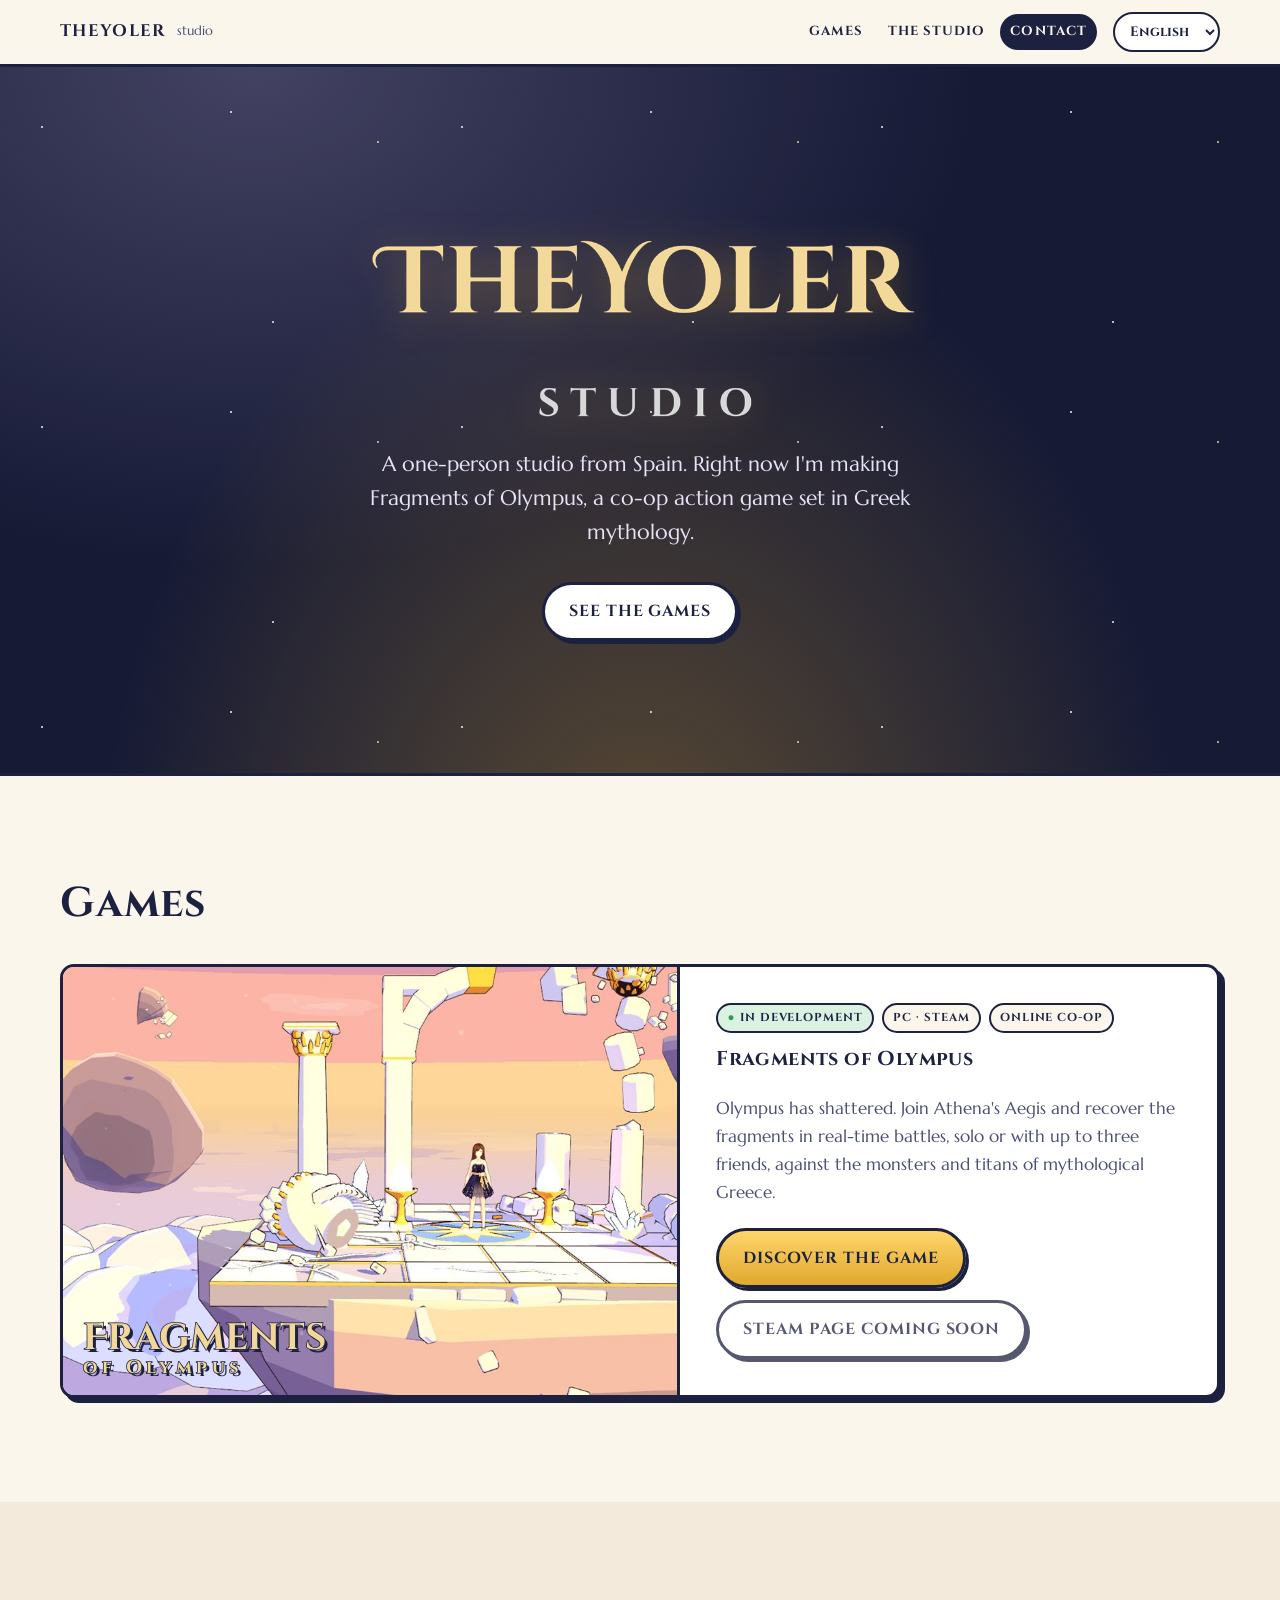
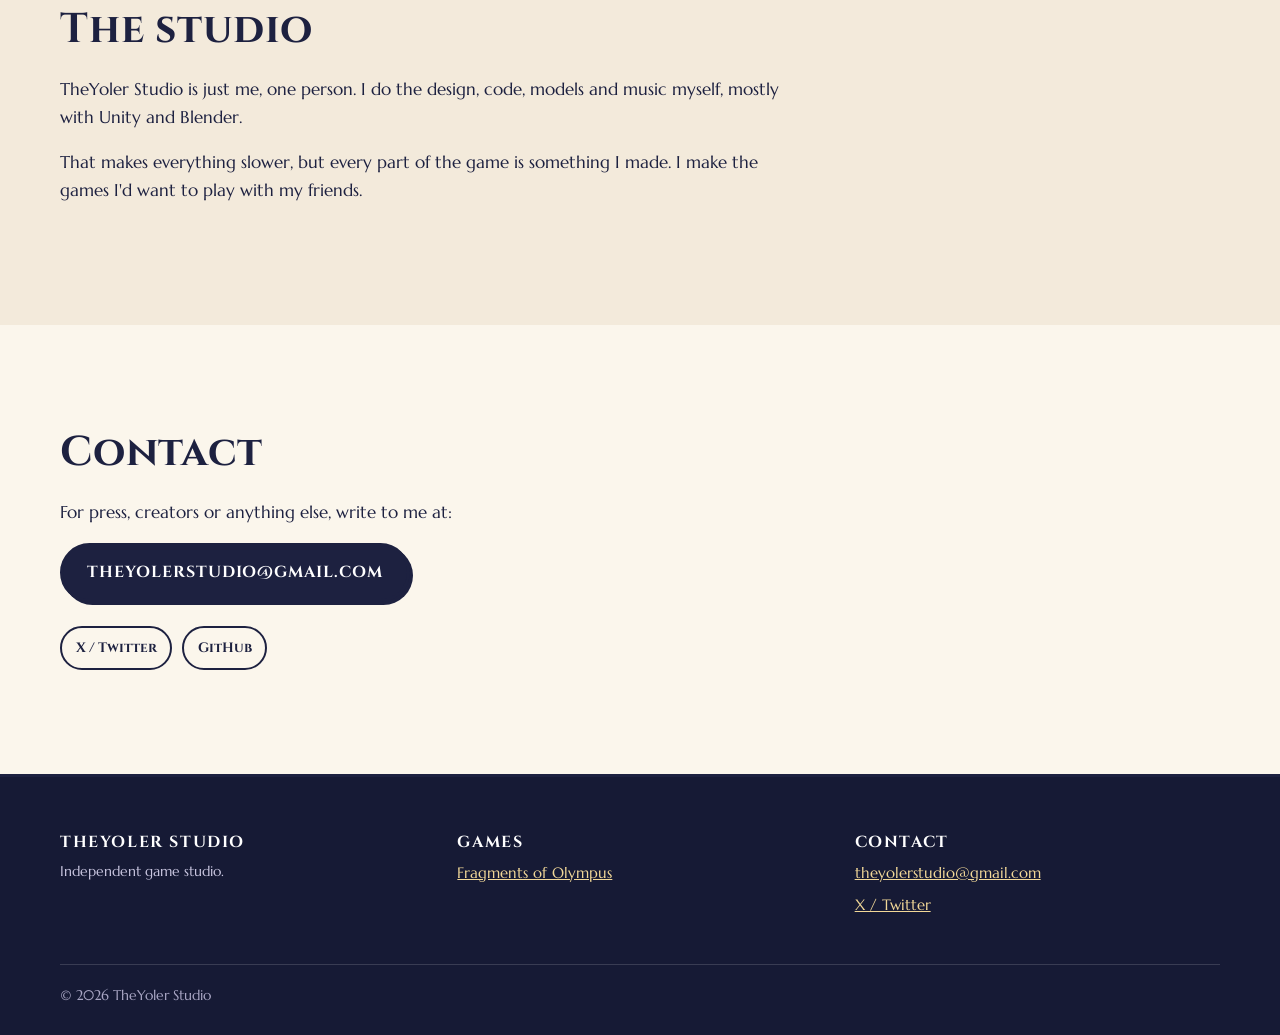
==== index.html @ 20fe0fcb "Mover la web a la raíz del repositorio El contenido de Web/ pasa a la raíz para que index.html quede" ====
<!doctype html>
<html lang="es">
<head>
  <meta charset="utf-8">
  <meta name="viewport" content="width=device-width, initial-scale=1">
  <title data-i18n="studio.title">TheYoler Studio</title>
  <meta name="description" content="TheYoler Studio es un estudio independiente de videojuegos. Ahora desarrollamos Fragments of Olympus, acción cooperativa en la Grecia mitológica.">
  <meta property="og:title" content="TheYoler Studio">
  <meta property="og:description" content="Estudio independiente de videojuegos. En desarrollo: Fragments of Olympus.">
  <meta property="og:image" content="/assets/img/fragments/og.jpg">
  <meta property="og:type" content="website">
  <meta name="theme-color" content="#161a35">
  <link rel="icon" href="/assets/img/favicon.svg" type="image/svg+xml">
  <link rel="stylesheet" href="assets/css/style.css">
  <script src="assets/js/i18n.js" defer></script>
  <script src="assets/js/site.js" defer></script>
</head>
<body>

<header class="topbar">
  <div class="wrap topbar__inner">
    <a class="brand" href="./" aria-label="TheYoler Studio">THEYOLER <small>studio</small></a>
    <nav class="nav" id="nav">
      <a href="#juegos" data-i18n="studio.nav.games">Juegos</a>
      <a href="#estudio" data-i18n="studio.nav.studio">El estudio</a>
      <a href="#contacto" data-i18n="studio.nav.contact">Contacto</a>
    </nav>
    <select class="lang" aria-label="Idioma / Language"></select>
    <button class="menu-btn" aria-controls="nav" aria-expanded="false" aria-label="Menú"><span></span></button>
  </div>
</header>

<main>
  <section class="studio-hero">
    <div class="wrap">
      <h1 style="margin:0"><img class="studio-hero__logo" src="assets/img/studio/logo.png" alt="TheYoler Studio" width="900" height="308"></h1>
      <p data-i18n="studio.hero.text">Un estudio de una sola persona, desde España. Ahora mismo estoy con Fragments of Olympus, un juego de acción cooperativo ambientado en la mitología griega.</p>
      <a class="btn btn--gold" href="#juegos" data-i18n="studio.hero.cta">Ver los juegos</a>
    </div>
  </section>

  <section class="section" id="juegos">
    <div class="wrap">
      <div class="section__head">
        <h2 data-i18n="studio.games.title">Juegos</h2>
      </div>

      <article class="card game-card">
        <a class="game-card__media" href="fragments-of-olympus/">
          <img src="assets/img/fragments/card.jpg" alt="Ruinas flotantes del Olimpo al atardecer en Fragments of Olympus" width="900" height="675" loading="lazy">
          <p class="game-card__title">Fragments <small>of Olympus</small></p>
        </a>
        <div class="game-card__body">
          <div class="tags">
            <span class="tag tag--live" data-i18n="studio.fo.status">En desarrollo</span>
            <span class="tag">PC · Steam</span>
            <span class="tag" data-i18n="studio.fo.coop">Cooperativo online</span>
          </div>
          <h3 data-i18n="studio.fo.title">Fragments of Olympus</h3>
          <p data-i18n="studio.fo.text">El Olimpo ha estallado en pedazos. Únete a la Égida de Atenea y recupera los fragmentos luchando en tiempo real, solo o con hasta tres amigos, contra los monstruos y titanes de la Grecia mitológica.</p>
          <div class="actions">
            <a class="btn btn--gold" href="fragments-of-olympus/" data-i18n="studio.fo.more">Descubrir el juego</a>
            <a class="btn" data-link="steam" href="#" target="_blank" rel="noopener" data-i18n="common.steamsoon">Página de Steam: próximamente</a>
          </div>
        </div>
      </article>
    </div>
  </section>

  <section class="section section--alt" id="estudio">
    <div class="wrap">
      <div style="max-width:720px">
        <h2 data-i18n="studio.about.title">El estudio</h2>
        <p data-i18n="studio.about.p1">TheYoler Studio soy yo, una sola persona. El diseño, la programación, los modelos y la música los hago yo, casi todo con Unity y Blender.</p>
        <p data-i18n="studio.about.p2">Eso hace que todo vaya más despacio, pero cada parte del juego la he hecho yo. Hago los juegos a los que me gustaría jugar con mis amigos.</p>
      </div>
    </div>
  </section>

  <section class="section" id="contacto">
    <div class="wrap">
      <h2 data-i18n="studio.contact.title">Contacto</h2>
      <p data-i18n="studio.contact.text">Para prensa, creadores o cualquier otra cosa, escríbeme a:</p>
      <p><a class="btn btn--ink" data-link="email" href="#">theyolerstudio@gmail.com</a></p>
      <div class="socials" style="margin-top:24px">
        <a data-social="x" href="#" target="_blank" rel="noopener">X / Twitter</a>
        <a data-social="bluesky" href="#" target="_blank" rel="noopener">Bluesky</a>
        <a data-social="youtube" href="#" target="_blank" rel="noopener">YouTube</a>
        <a data-social="tiktok" href="#" target="_blank" rel="noopener">TikTok</a>
        <a data-social="instagram" href="#" target="_blank" rel="noopener">Instagram</a>
        <a data-social="discord" href="#" target="_blank" rel="noopener">Discord</a>
        <a data-link="github" href="#" target="_blank" rel="noopener">GitHub</a>
      </div>
    </div>
  </section>
</main>

<footer class="footer">
  <div class="wrap">
    <div class="footer__grid">
      <div>
        <h3>TheYoler Studio</h3>
        <p class="credits" data-i18n="studio.footer.text">Estudio independiente de videojuegos.</p>
      </div>
      <div>
        <h3 data-i18n="studio.nav.games">Juegos</h3>
        <ul><li><a href="fragments-of-olympus/">Fragments of Olympus</a></li></ul>
      </div>
      <div>
        <h3 data-i18n="studio.nav.contact">Contacto</h3>
        <ul>
          <li><a data-link="email" href="#">theyolerstudio@gmail.com</a></li>
          <li><a data-social="x" href="#" target="_blank" rel="noopener">X / Twitter</a></li>
        </ul>
      </div>
    </div>
    <div class="footer__legal">
      <span>© <span data-year>2026</span> TheYoler Studio</span>
    </div>
  </div>
</footer>

</body>
</html>
---- assets/css/style.css ----
/* TheYoler Studio — estilos compartidos (estudio + páginas de juego)
   Estética: mármol claro, oro y tinta azul marino con contorno marcado (toon). */

@font-face { font-family: "Cinzel"; src: url("../fonts/Cinzel-Bold.ttf") format("truetype"); font-weight: 700; font-display: swap; }
@font-face { font-family: "Cinzel Decorative"; src: url("../fonts/CinzelDecorative-Bold.ttf") format("truetype"); font-weight: 700; font-display: swap; }
@font-face { font-family: "Marcellus"; src: url("../fonts/Marcellus-Regular.ttf") format("truetype"); font-weight: 400; font-display: swap; }

:root {
  --ink: #1d2140;          /* contorno y texto */
  --ink-soft: #4a4f73;
  --marble: #fbf6ec;       /* fondo */
  --marble-2: #f3eadb;
  --paper: #ffffff;
  --gold: #e0a92e;
  --gold-deep: #b57d12;
  --gold-pale: #f2d898;
  --sky-pink: #f4b8a6;
  --sky-peach: #f7d7a8;
  --sky-lilac: #c9b8e8;
  --sea: #2f8fb5;
  --red: #c8372d;
  --night: #161a35;
  --line: 3px;
  --radius: 14px;
  --shadow: 5px 5px 0 var(--ink);
  --shadow-sm: 3px 3px 0 var(--ink);
  --wrap: 1160px;
  --font-title: "Cinzel", "Times New Roman", serif;
  --font-deco: "Cinzel Decorative", "Cinzel", serif;
  --font-body: "Marcellus", Georgia, serif;
}

*, *::before, *::after { box-sizing: border-box; }
html { scroll-behavior: smooth; -webkit-text-size-adjust: 100%; }
body {
  margin: 0;
  background: var(--marble);
  color: var(--ink);
  font-family: var(--font-body);
  font-size: 1.0625rem;
  line-height: 1.65;
  overflow-x: hidden;
}
/* Chino y japonés: las fuentes griegas no tienen esos glifos */
html[lang="zh"] body, html[lang="ja"] body { font-family: "Noto Sans CJK SC", "Noto Sans JP", "Microsoft YaHei", "Yu Gothic", sans-serif; }

[hidden] { display: none !important; }
img { max-width: 100%; height: auto; display: block; }
a { color: inherit; }
h1, h2, h3 { font-family: var(--font-title); line-height: 1.15; margin: 0 0 .5em; letter-spacing: .02em; }
h2 { font-size: clamp(1.8rem, 4vw, 2.6rem); }
h3 { font-size: 1.25rem; }
p { margin: 0 0 1em; }
:focus-visible { outline: 3px solid var(--gold); outline-offset: 3px; }

.wrap { width: min(var(--wrap), 100% - 32px); margin-inline: auto; }
.section { padding: clamp(56px, 9vw, 104px) 0; position: relative; }
[id] { scroll-margin-top: 64px; }
.section--alt { background: var(--marble-2); }
.section__head { max-width: 720px; margin: 0 0 36px; }
.section__head p { color: var(--ink-soft); }

.divider { display: flex; align-items: center; gap: 14px; justify-content: center; color: var(--gold); margin: 0 auto 16px; }
.divider::before, .divider::after { content: ""; height: 2px; width: 64px; background: currentColor; }

/* Botones con contorno y sombra dura */
.btn {
  --bg: var(--paper); --fg: var(--ink);
  display: inline-flex; align-items: center; justify-content: center; gap: .55em;
  font-family: var(--font-title); font-size: 1rem; letter-spacing: .06em; text-transform: uppercase; text-decoration: none;
  padding: .85em 1.5em; min-height: 48px;
  color: var(--fg); background: var(--bg);
  border: var(--line) solid var(--ink); border-radius: 999px; box-shadow: var(--shadow-sm);
  cursor: pointer; transition: transform .12s ease, box-shadow .12s ease, background .2s;
}
.btn:hover { transform: translate(-2px, -2px); box-shadow: 5px 5px 0 var(--ink); }
.btn:active { transform: translate(2px, 2px); box-shadow: 1px 1px 0 var(--ink); }
.btn--gold { --bg: linear-gradient(180deg, #ffd56b, var(--gold)); }
.btn--ink { --bg: var(--ink); --fg: #fff; }
.btn svg { width: 1.2em; height: 1.2em; flex: none; }
/* Botón de Steam mientras la página no existe: se ve, pero no es un enlace */
.btn.is-soon { cursor: default; opacity: .75; }
.btn.is-soon:hover, .btn.is-soon:active { transform: none; box-shadow: var(--shadow-sm); }

/* Cabecera */
.topbar {
  position: sticky; top: 0; z-index: 50;
  background: rgba(251, 246, 236, .92); backdrop-filter: blur(8px);
  border-bottom: var(--line) solid var(--ink);
  transition: box-shadow .2s ease;
}
.topbar.is-scrolled { box-shadow: 0 4px 0 rgba(29, 33, 64, .12); }
.topbar__inner { display: flex; align-items: center; gap: 16px; min-height: 64px; }
.brand { display: flex; align-items: center; gap: 10px; text-decoration: none; font-family: var(--font-title); font-size: 1.05rem; letter-spacing: .08em; }
.brand img { height: 30px; width: auto; }
.brand small { font-family: var(--font-body); letter-spacing: 0; color: var(--ink-soft); font-size: .8rem; }
.nav { display: flex; gap: 4px; margin-left: auto; }
.nav a {
  text-decoration: none; font-family: var(--font-title); font-size: .82rem; letter-spacing: .08em; text-transform: uppercase;
  padding: .55em .8em; border-radius: 999px;
}
.nav a:hover { background: var(--gold-pale); }
.nav a.is-active { background: var(--ink); color: var(--marble); }
.lang {
  font: inherit; font-family: var(--font-title); font-size: .85rem; color: var(--ink);
  background: var(--paper); border: 2px solid var(--ink); border-radius: 999px; padding: .4em .8em; min-height: 40px; cursor: pointer;
}
.menu-btn { display: none; margin-left: auto; background: none; border: 2px solid var(--ink); border-radius: 10px; width: 44px; height: 44px; cursor: pointer; }
.menu-btn span, .menu-btn span::before, .menu-btn span::after { display: block; width: 20px; height: 2px; background: var(--ink); margin: 0 auto; position: relative; content: ""; }
.menu-btn span::before { position: absolute; top: -6px; } .menu-btn span::after { position: absolute; top: 6px; }

@media (max-width: 860px) {
  .menu-btn { display: block; }
  .nav {
    display: none; position: absolute; left: 0; right: 0; top: 100%;
    flex-direction: column; padding: 12px 16px 18px; gap: 2px;
    background: var(--marble); border-bottom: var(--line) solid var(--ink);
  }
  .nav.is-open { display: flex; }
  .nav a { padding: .8em .6em; font-size: .95rem; }
}

/* Tarjetas toon */
.card {
  background: var(--paper); border: var(--line) solid var(--ink); border-radius: var(--radius);
  box-shadow: var(--shadow); overflow: hidden;
}
.grid { display: grid; gap: 24px; }
.grid--2 { grid-template-columns: repeat(auto-fit, minmax(min(100%, 380px), 1fr)); align-items: center; }

/* Pie */
.footer { background: var(--night); color: #e8e4f6; padding: 56px 0 28px; border-top: var(--line) solid var(--ink); }
.footer a { color: var(--gold-pale); }
.footer h3 { color: #fff; font-size: 1rem; letter-spacing: .1em; text-transform: uppercase; }
.footer__grid { display: grid; gap: 32px; grid-template-columns: repeat(auto-fit, minmax(min(100%, 220px), 1fr)); }
.footer ul { list-style: none; padding: 0; margin: 0; }
.footer li { margin-bottom: .45em; font-size: .95rem; }
.footer__legal { margin-top: 40px; padding-top: 20px; border-top: 1px solid rgba(255,255,255,.15); font-size: .85rem; color: #a9a6c4; display: flex; flex-wrap: wrap; gap: 8px 24px; justify-content: space-between; }
.credits { font-size: .88rem; color: #c9c6e0; }
.credits li { margin-bottom: .6em; }

.socials { display: flex; flex-wrap: wrap; gap: 10px; }
.socials a {
  display: inline-flex; align-items: center; gap: .5em; text-decoration: none; font-family: var(--font-title); font-size: .85rem;
  padding: .55em 1em; min-height: 44px; border: 2px solid currentColor; border-radius: 999px;
}

/* ====================== ESTUDIO ====================== */
.studio-hero {
  position: relative; overflow: hidden; color: #fff; text-align: center;
  background:
    radial-gradient(ellipse at 50% 120%, rgba(224,169,46,.35), transparent 60%),
    radial-gradient(ellipse at 20% 0%, rgba(201,184,232,.25), transparent 50%),
    var(--night);
  padding: clamp(80px, 14vw, 160px) 0 clamp(72px, 12vw, 132px);
  border-bottom: var(--line) solid var(--ink);
}
.studio-hero::before { /* estrellas */
  content: ""; position: absolute; inset: 0; opacity: .7; pointer-events: none;
  background-image:
    radial-gradient(1.5px 1.5px at 10% 20%, #fff 50%, transparent 51%),
    radial-gradient(1px 1px at 30% 70%, #fff 50%, transparent 51%),
    radial-gradient(1.5px 1.5px at 55% 15%, #fff 50%, transparent 51%),
    radial-gradient(1px 1px at 75% 45%, #fff 50%, transparent 51%),
    radial-gradient(2px 2px at 90% 25%, var(--gold-pale) 50%, transparent 51%),
    radial-gradient(1px 1px at 42% 40%, #fff 50%, transparent 51%),
    radial-gradient(1.5px 1.5px at 65% 85%, #fff 50%, transparent 51%),
    radial-gradient(1px 1px at 15% 88%, #fff 50%, transparent 51%);
  background-size: 420px 300px;
}
.studio-hero > * { position: relative; }
.studio-hero__logo { width: min(560px, 86%); margin: 0 auto 28px; filter: drop-shadow(0 4px 18px rgba(224,169,46,.35)); }
.studio-hero p { max-width: 620px; margin: 0 auto 32px; font-size: clamp(1.05rem, 2.2vw, 1.3rem); color: #e6e2f7; }
.studio-hero .btn { --bg: var(--paper); }

.game-card { display: grid; grid-template-columns: 1.15fr 1fr; }
.game-card__media { position: relative; display: block; min-height: 300px; border-right: var(--line) solid var(--ink); overflow: hidden; }
.game-card__media img { position: absolute; inset: 0; width: 100%; height: 100%; object-fit: cover; transition: transform .4s ease; }
.game-card__media:hover img { transform: scale(1.04); }
.game-card__title {
  position: absolute; left: 20px; bottom: 18px; margin: 0;
  font-family: var(--font-deco); font-size: clamp(1.5rem, 3.4vw, 2.3rem); line-height: 1.05; color: var(--gold-pale);
  -webkit-text-stroke: 1.5px var(--ink); paint-order: stroke fill; text-shadow: 3px 3px 0 var(--ink);
}
.game-card__title small { display: block; font-family: var(--font-title); font-size: .5em; letter-spacing: .25em; }
.game-card__body { padding: clamp(22px, 3.5vw, 36px); display: flex; flex-direction: column; gap: 14px; }
.game-card__body p { margin: 0; color: var(--ink-soft); }
.tags { display: flex; flex-wrap: wrap; gap: 8px; }
.tag {
  font-family: var(--font-title); font-size: .72rem; letter-spacing: .08em; text-transform: uppercase;
  padding: .3em .8em; border: 2px solid var(--ink); border-radius: 999px; background: var(--marble);
}
.tag--live { background: #d9f2e1; }
.tag--live::before { content: "●"; color: #2a9d55; margin-right: .4em; }
.actions { display: flex; flex-wrap: wrap; gap: 12px; margin-top: auto; padding-top: 8px; }
@media (max-width: 760px) {
  .game-card { grid-template-columns: 1fr; }
  .game-card__media { border-right: 0; border-bottom: var(--line) solid var(--ink); min-height: 220px; aspect-ratio: 4 / 3; }
}

/* ====================== JUEGO ====================== */
.fo-hero {
  position: relative; min-height: min(92vh, 860px); display: grid; align-items: end;
  border-bottom: var(--line) solid var(--ink); overflow: hidden; color: var(--ink);
}
.fo-hero__bg { position: absolute; inset: 0; }
.fo-hero__bg img { width: 100%; height: 100%; object-fit: cover; object-position: 60% 50%; }
.fo-hero__bg::after {
  content: ""; position: absolute; inset: 0;
  background: linear-gradient(90deg, rgba(251,246,236,.92) 0%, rgba(251,246,236,.65) 38%, rgba(251,246,236,0) 65%),
              linear-gradient(0deg, rgba(251,246,236,.85) 0%, rgba(251,246,236,0) 35%);
}
.fo-hero__content { position: relative; padding: 120px 0 clamp(48px, 8vw, 96px); max-width: 640px; }
.logo-title {
  font-family: var(--font-deco); font-weight: 700; margin: 0 0 .25em; line-height: .95;
  font-size: clamp(2.8rem, 9vw, 5.6rem); color: #f6c453;
  -webkit-text-stroke: 3px var(--ink); paint-order: stroke fill;
  text-shadow: 4px 5px 0 var(--ink);
}
.logo-title span { display: block; font-family: var(--font-title); font-size: .42em; letter-spacing: .32em; margin-top: .25em; -webkit-text-stroke-width: 2px; }
.fo-hero__tagline { font-size: clamp(1.1rem, 2.4vw, 1.35rem); margin-bottom: 28px; }
.fo-hero .actions { margin-top: 0; }
.fo-hero__meta { margin-top: 22px; font-size: .9rem; color: var(--ink-soft); }
@media (max-width: 760px) {
  .fo-hero { min-height: auto; align-items: stretch; }
  .fo-hero__bg { position: relative; height: 56vw; min-height: 220px; border-bottom: var(--line) solid var(--ink); }
  .fo-hero__bg::after { background: none; }
  .fo-hero__content { padding: 28px 0 48px; }
  .logo-title { -webkit-text-stroke-width: 2px; text-shadow: 3px 3px 0 var(--ink); }
  .logo-title span { -webkit-text-stroke-width: 1px; letter-spacing: .24em; }
  .fo-hero .btn { flex: 1 1 100%; }
}

.about__img { border: var(--line) solid var(--ink); border-radius: var(--radius); box-shadow: var(--shadow); }

.chars { display: grid; gap: 22px; grid-template-columns: repeat(auto-fill, minmax(min(100%, 240px), 1fr)); }
.char { display: flex; flex-direction: column; }
.char__img { aspect-ratio: 1; border-bottom: var(--line) solid var(--ink); background: linear-gradient(180deg, var(--sky-lilac), var(--sky-peach)); }
.char__img img { width: 100%; height: 100%; object-fit: cover; }
.char__body { padding: 18px 20px 22px; }
.char__role { font-family: var(--font-title); font-size: .72rem; letter-spacing: .14em; text-transform: uppercase; color: var(--gold-deep); }
.char__body h3 { margin: .2em 0 .4em; }
.char__body p { margin: 0; color: var(--ink-soft); font-size: .97rem; }
.chars-group { margin: 44px 0 18px; font-size: 1.2rem; display: flex; align-items: center; gap: 12px; }
.chars-group::after { content: ""; flex: 1; height: 2px; background: var(--ink); opacity: .2; }

.coop {
  color: #fff; overflow: hidden;
  background: linear-gradient(160deg, #2b2f5c 0%, #3d3470 45%, #8e5a7a 100%);
  border-block: var(--line) solid var(--ink);
}
.coop .section__head p, .coop p { color: #e6e2f7; }
.coop__slots { display: grid; grid-template-columns: repeat(4, 1fr); gap: 14px; max-width: 560px; }
.coop__slot {
  aspect-ratio: 3 / 4; border: var(--line) solid var(--ink); border-radius: 14px; background: rgba(255,255,255,.12);
  display: grid; place-items: center; font-family: var(--font-deco); font-size: 2rem; color: var(--gold-pale); box-shadow: var(--shadow-sm);
}
.coop__slot:first-child { background: var(--gold); color: var(--ink); }
.checklist { padding-left: 1.2em; margin: 0; }
.checklist li { margin-bottom: .5em; }
.checklist li::marker { color: var(--gold); }

.newsletter { padding: clamp(24px, 4vw, 40px); text-align: center; }
.newsletter .socials { justify-content: center; margin-top: 18px; }

@media (prefers-reduced-motion: reduce) {
  * { scroll-behavior: auto !important; transition: none !important; animation: none !important; }
}
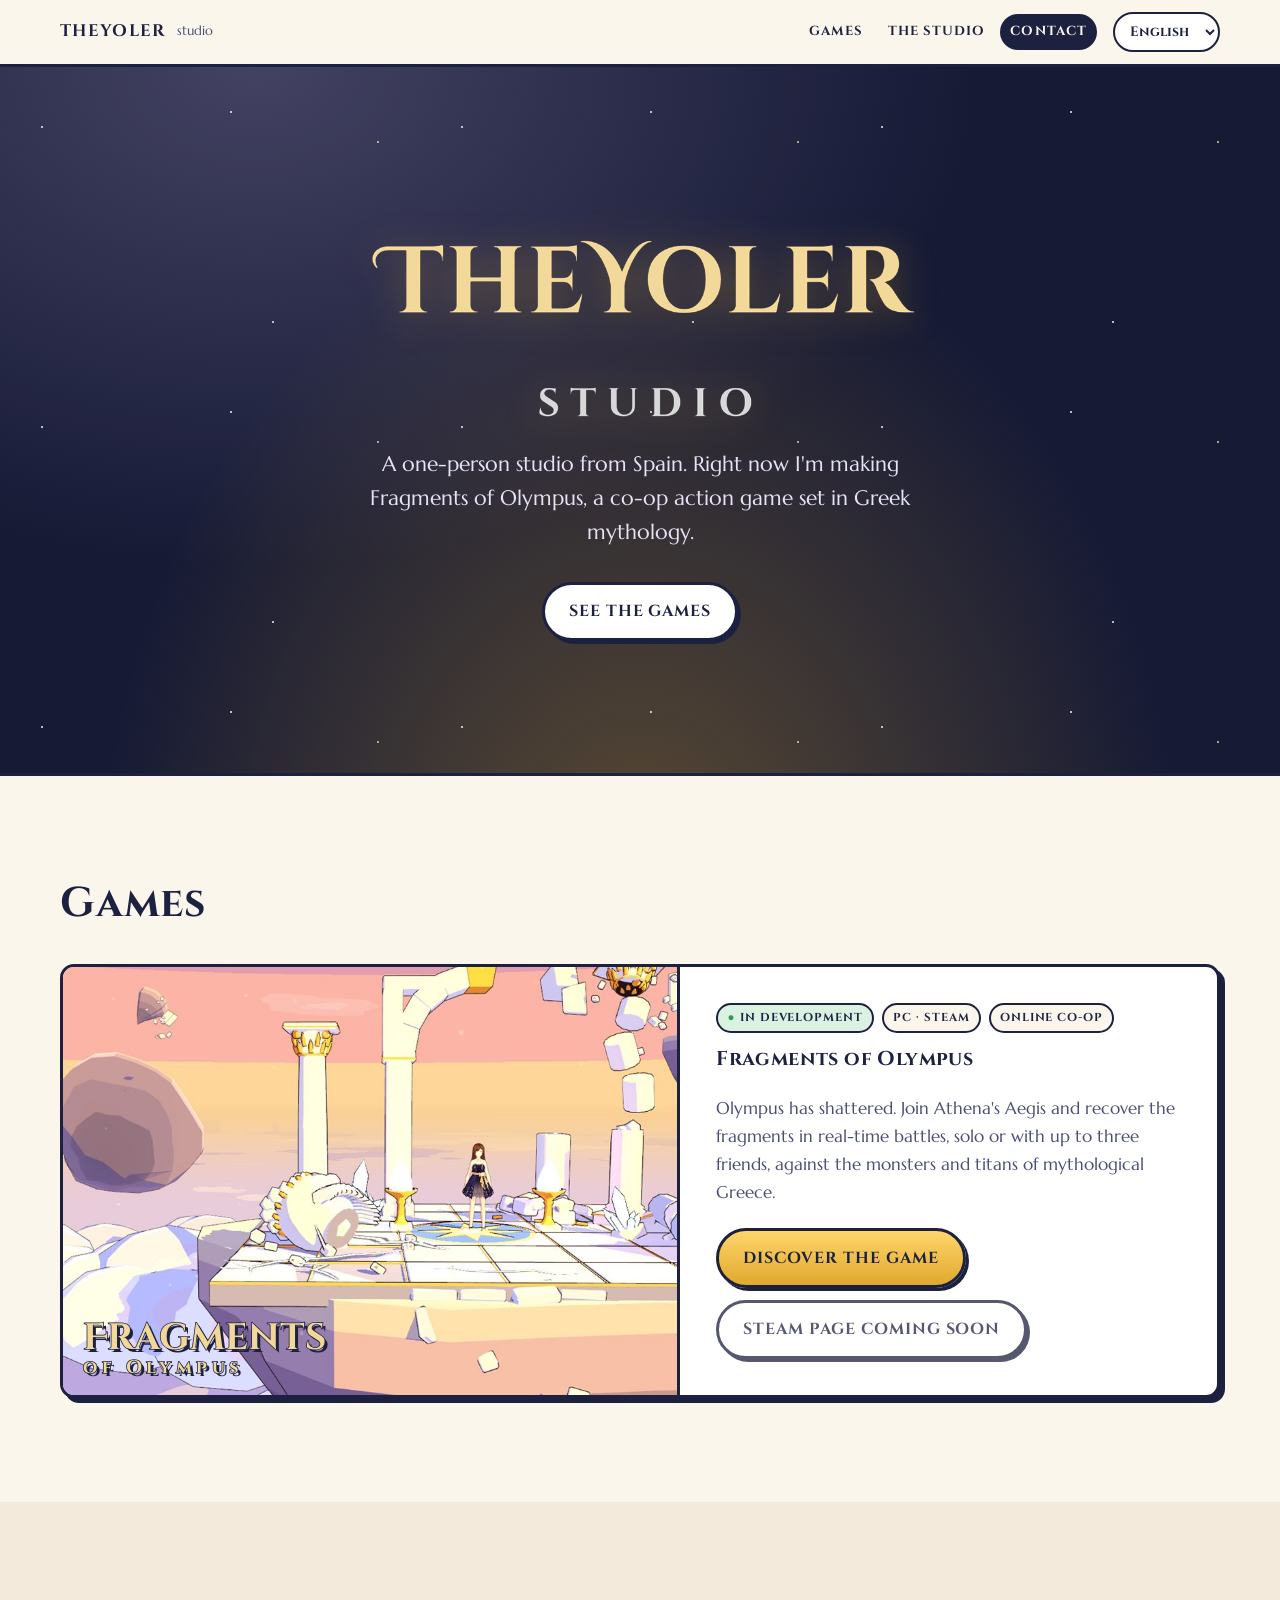
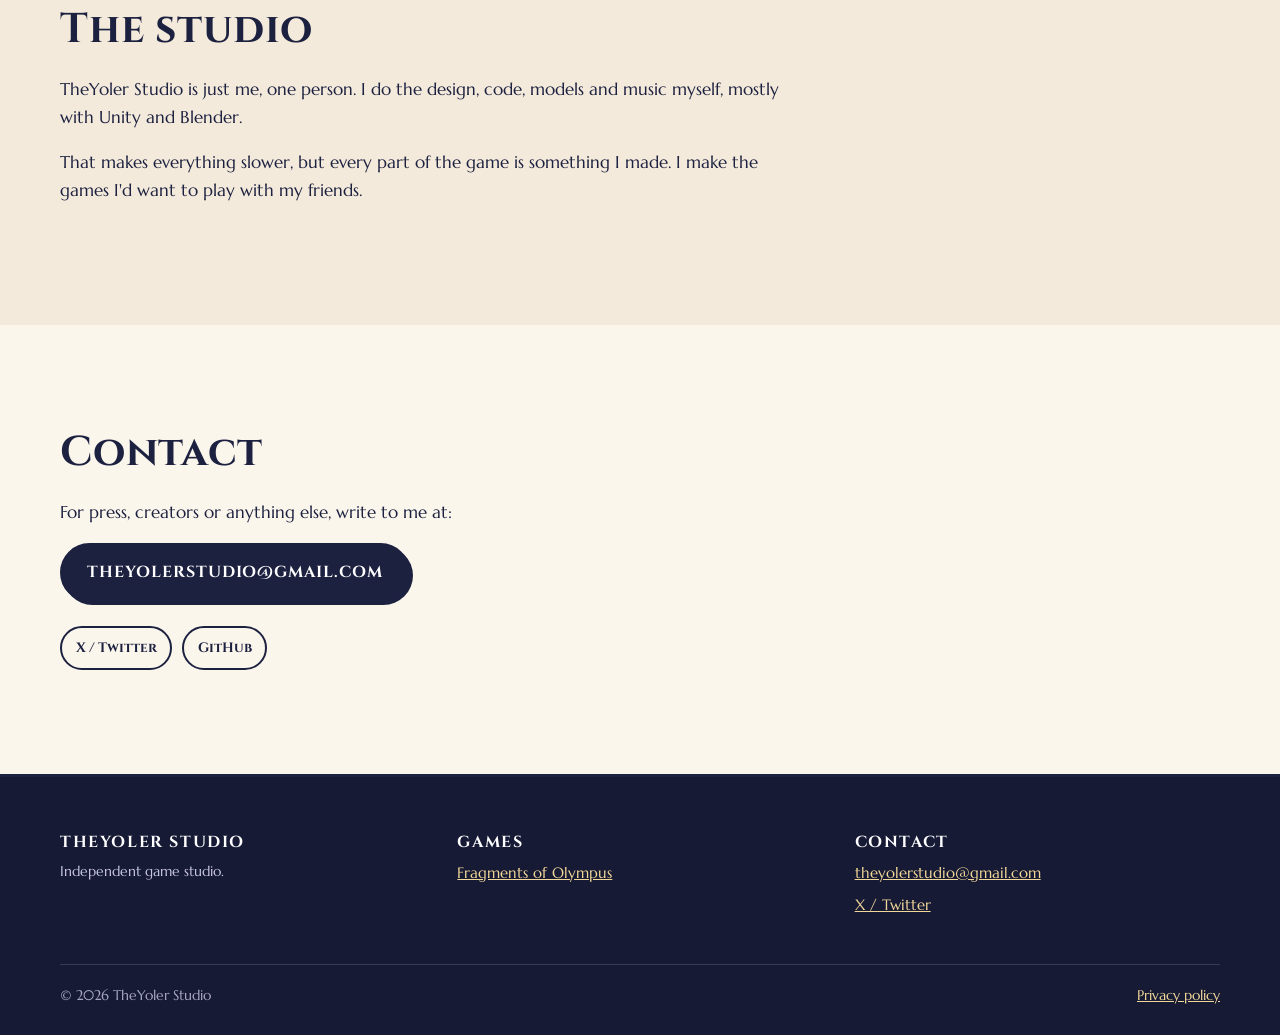
==== commit 6faa1f7e: "Añadir la política de privacidad y enlazarla desde el pie Página /privacidad/ en español e inglés (F" ====
--- a/index.html
+++ b/index.html
@@ -116,6 +116,7 @@
     </div>
     <div class="footer__legal">
       <span>© <span data-year>2026</span> TheYoler Studio</span>
+      <a href="privacidad/" data-i18n="footer.privacy">Política de privacidad</a>
     </div>
   </div>
 </footer>
